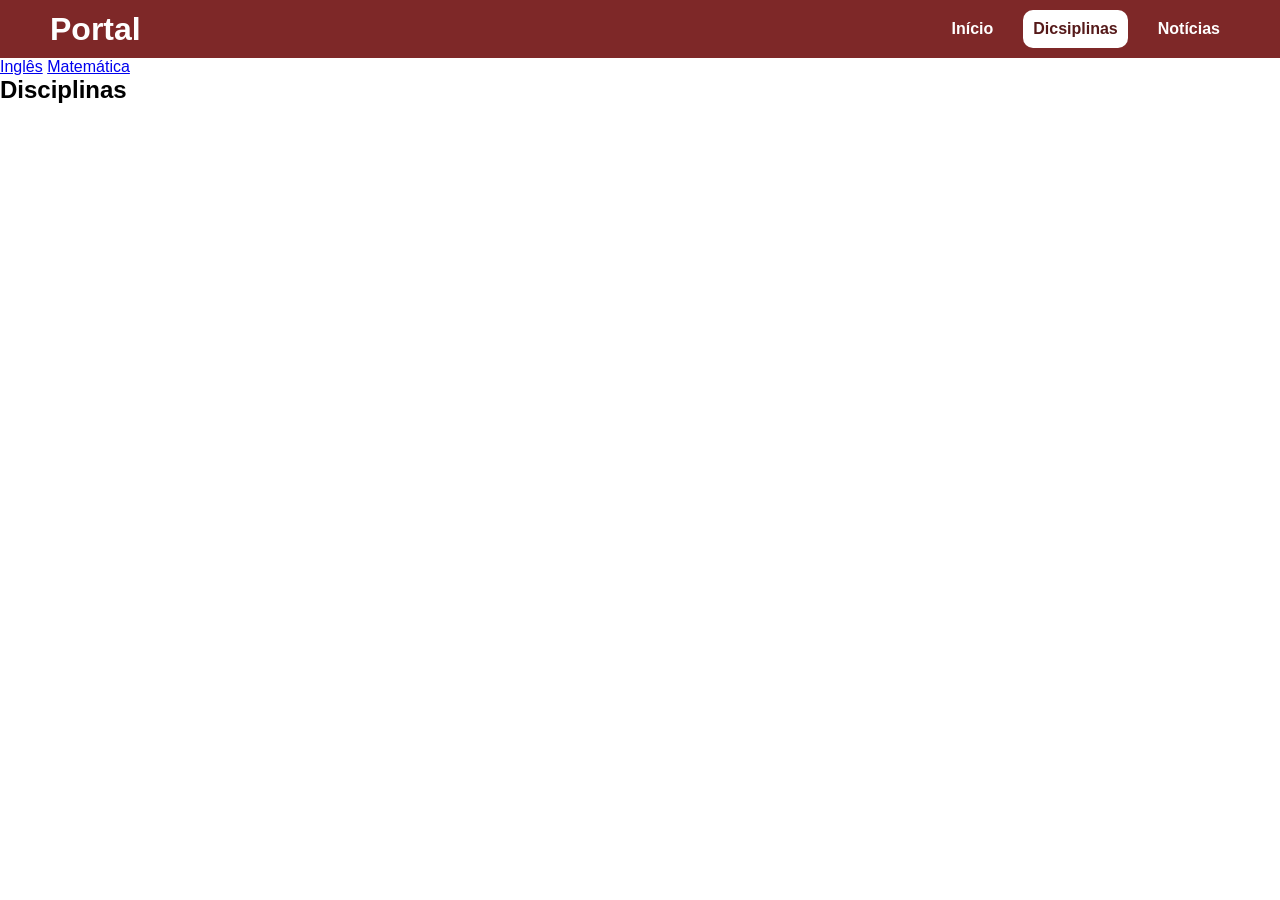
==== pages/disciplinas.html @ e1818d44 "style: alinhamento index" ====
<!DOCTYPE html>
<html lang="pt-BR">
<head>
    <meta charset="UTF-8">
    <title>Disciplinas</title>
    <link rel="stylesheet" href="../css/disciplinas.css">
</head>
<body>
    <header>
        <h1>Portal</h1>
        <section>
            <a class="botao-tranparente" href="../"><b>Início</b></a>
            <a class="botao-branco" href="disciplinas.html"><b>Dicsiplinas</b></a>
            <a class="botao-tranparente"  href=""><b>Notícias</b></a>
        </section>
    </header>
    <main>
        <section>
            <a href="intro-ingles.html">Inglês</a>
            <a href="intro-matematica.html">Matemática</a>
        </section>
        <h2>Disciplinas</h2>
    </main>
</body>
</html>
---- css/disciplinas.css ----
* {
    margin: 0;
    padding: 0;
    box-sizing: border-box;
    font-family:  'Plus Jakarta Sans', sans-serif;
}

header {
    background-color: #7e2828;
    color: white;
    display: flex;
    justify-content: space-between;
    align-items: center;
    padding: 10px;
    padding-right: 50px;
    padding-left: 50px;
}

header a {
    text-decoration: none;
    color: white;
}

header section {
    display: flex;
    align-items: center;
    gap: 20px;
}



.botao-branco {
    background-color: #fff;
    padding: 10px;
    text-decoration: none;
    color: #551919;
    border-radius: 10px;
}
.botao-branco:hover {
    background-color: #b3b3b3;
}

.botao-tranparente {
    padding: 10px;
}
.botao-tranparente:hover {
    background-color: #fff;
    text-decoration: none;
    color: #551919;
    border-radius: 10px;
}
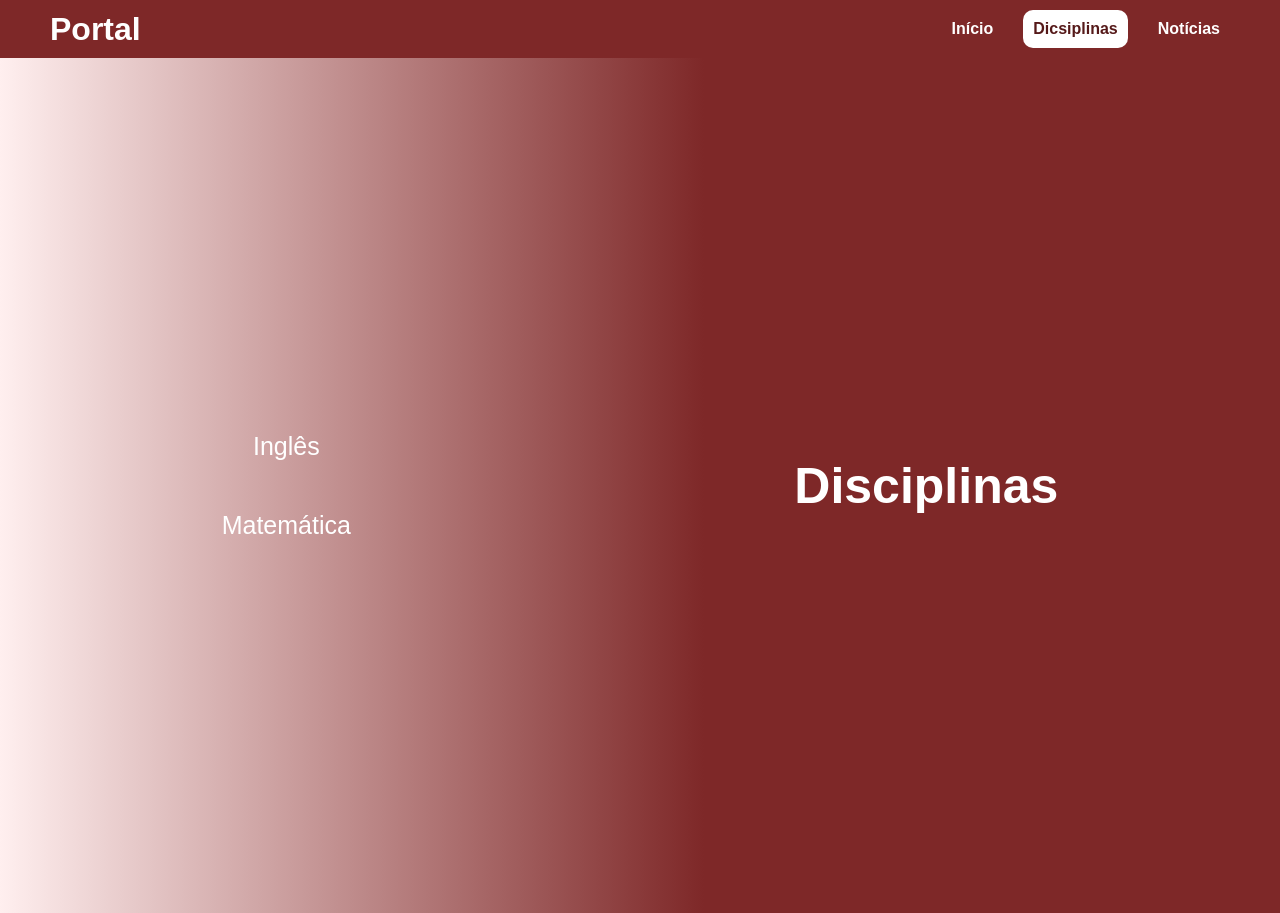
==== commit fd0c2a34: "feat: criacao pag disciplinas" ====
--- a/pages/disciplinas.html
+++ b/pages/disciplinas.html
@@ -15,11 +15,11 @@
         </section>
     </header>
     <main>
-        <section>
-            <a href="intro-ingles.html">Inglês</a>
-            <a href="intro-matematica.html">Matemática</a>
+        <section id="sec-opcoes">
+            <a class="btn-materias" href="intro-ingles.html">Inglês</a>
+            <a class="btn-materias" href="intro-matematica.html">Matemática</a>
         </section>
-        <h2>Disciplinas</h2>
+        <h2 id="titulo-disciplinas">Disciplinas</h2>
     </main>
 </body>
 </html>
--- a/css/disciplinas.css
+++ b/css/disciplinas.css
@@ -27,8 +27,34 @@
     gap: 20px;
 }
 
+main {
+    min-height: 95vh;
+    background: linear-gradient(90deg, #ffefef,  #7e2828 55%);
+    display: flex;
+    align-items: center;
+    justify-content: space-around;
+}
 
+#sec-opcoes {
+    display: flex;
+    flex-direction: column;
+    text-align: center;
+    gap: 50px;
+}
 
+.btn-materias {
+    text-decoration: none;
+    color: #fff;
+    font-size: 25px;
+}
+
+.btn-materias:hover {
+    text-decoration:underline;
+}
+#titulo-disciplinas {
+    font-size: 50px;
+    color: #fff;
+}
 .botao-branco {
     background-color: #fff;
     padding: 10px;
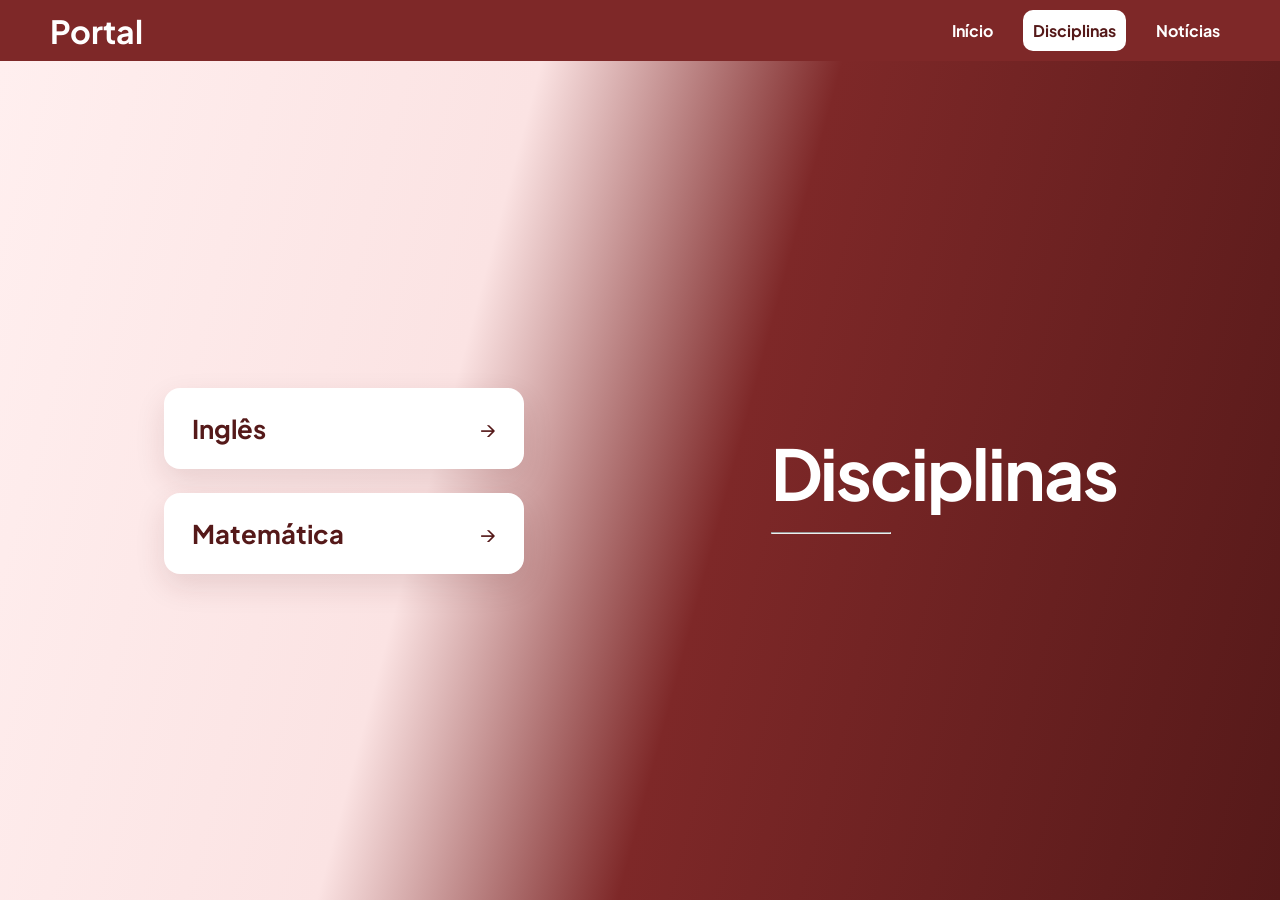
==== commit 9a00291c: "style: mudanca cores disciplinas" ====
--- a/pages/disciplinas.html
+++ b/pages/disciplinas.html
@@ -2,7 +2,11 @@
 <html lang="pt-BR">
 <head>
     <meta charset="UTF-8">
+    <meta name="viewport" content="width=device-width, initial-scale=1.0">
     <title>Disciplinas</title>
+    <link rel="preconnect" href="https://fonts.googleapis.com">
+    <link rel="preconnect" href="https://fonts.gstatic.com" crossorigin>
+    <link href="https://fonts.googleapis.com/css2?family=Plus+Jakarta+Sans:wght@500;600;700;800&display=swap" rel="stylesheet">
     <link rel="stylesheet" href="../css/disciplinas.css">
 </head>
 <body>
@@ -10,16 +14,27 @@
         <h1>Portal</h1>
         <section>
             <a class="botao-tranparente" href="../"><b>Início</b></a>
-            <a class="botao-branco" href="disciplinas.html"><b>Dicsiplinas</b></a>
+            <a class="botao-branco" href="disciplinas.html"><b>Disciplinas</b></a>
             <a class="botao-tranparente"  href=""><b>Notícias</b></a>
         </section>
     </header>
+
     <main>
         <section id="sec-opcoes">
-            <a class="btn-materias" href="intro-ingles.html">Inglês</a>
-            <a class="btn-materias" href="intro-matematica.html">Matemática</a>
+            <a class="btn-materias" href="intro-ingles.html">
+                <h3>Inglês</h3>
+                <p>→</p>
+            </a>
+            <a class="btn-materias" href="intro-matematica.html">
+                <h3>Matemática</h3>
+                <p>→</p>
+            </a>
         </section>
-        <h2 id="titulo-disciplinas">Disciplinas</h2>
+
+        <section id="lado-titulo">
+            <h2 id="titulo-disciplinas"><span class="linha">Dis</span>ciplinas</h2>
+            <hr>
+        </section>
     </main>
 </body>
 </html>
--- a/css/disciplinas.css
+++ b/css/disciplinas.css
@@ -3,6 +3,13 @@
     padding: 0;
     box-sizing: border-box;
     font-family:  'Plus Jakarta Sans', sans-serif;
+}
+
+body {
+    min-height: 100vh;
+    display: flex;
+    flex-direction: column;
+    background-color: #7e2828;
 }
 
 header {
@@ -26,44 +33,65 @@
     align-items: center;
     gap: 20px;
 }
-
+/* Conteúdo Principal */
 main {
-    min-height: 95vh;
-    background: linear-gradient(90deg, #ffefef,  #7e2828 55%);
+    flex: 1;
+    background: linear-gradient(105deg, #ffefef 0%, #fbe3e3 36%, #7e2828 56%, #551919 100%);
     display: flex;
     align-items: center;
     justify-content: space-around;
+    padding: 40px 60px;
+    gap: 40px;
 }
 
+/* Cards das Matérias */
 #sec-opcoes {
     display: flex;
     flex-direction: column;
-    text-align: center;
-    gap: 50px;
+    gap: 24px;
+    width: 100%;
+    max-width: 360px;
 }
 
 .btn-materias {
+    background-color: #ffffff;
+    color: #551919;
     text-decoration: none;
-    color: #fff;
-    font-size: 25px;
+    font-size: 22px;
+    padding: 24px 28px;
+    border-radius: 16px;
+    display: flex;
+    align-items: center;
+    justify-content: space-between;
+    box-shadow: 0 12px 30px rgba(85, 25, 25, 0.12);
 }
 
+
 .btn-materias:hover {
-    text-decoration:underline;
+    background-color: #7e2828;
+    color: #ffffff;
 }
+
+
+/* Título Principal */
+#lado-titulo {
+    display: flex;
+    flex-direction: column;
+    align-items: flex-start;
+    gap: 15px;
+}
+
 #titulo-disciplinas {
-    font-size: 50px;
-    color: #fff;
+    font-size: 70px;
+    color: #ffffff;
+    letter-spacing: -0.03em;
+    position: relative;
 }
-.botao-branco {
+
+#lado-titulo hr {
+    width: 120px;
+    height: 2px;
     background-color: #fff;
-    padding: 10px;
-    text-decoration: none;
-    color: #551919;
-    border-radius: 10px;
-}
-.botao-branco:hover {
-    background-color: #b3b3b3;
 }
 
 .botao-tranparente {
@@ -74,4 +102,15 @@
     text-decoration: none;
     color: #551919;
     border-radius: 10px;
+}
+
+.botao-branco {
+    background-color: #fff;
+    padding: 10px;
+    text-decoration: none;
+    color: #551919;
+    border-radius: 10px;
+}
+.botao-branco:hover {
+    background-color: #b3b3b3;
 }
